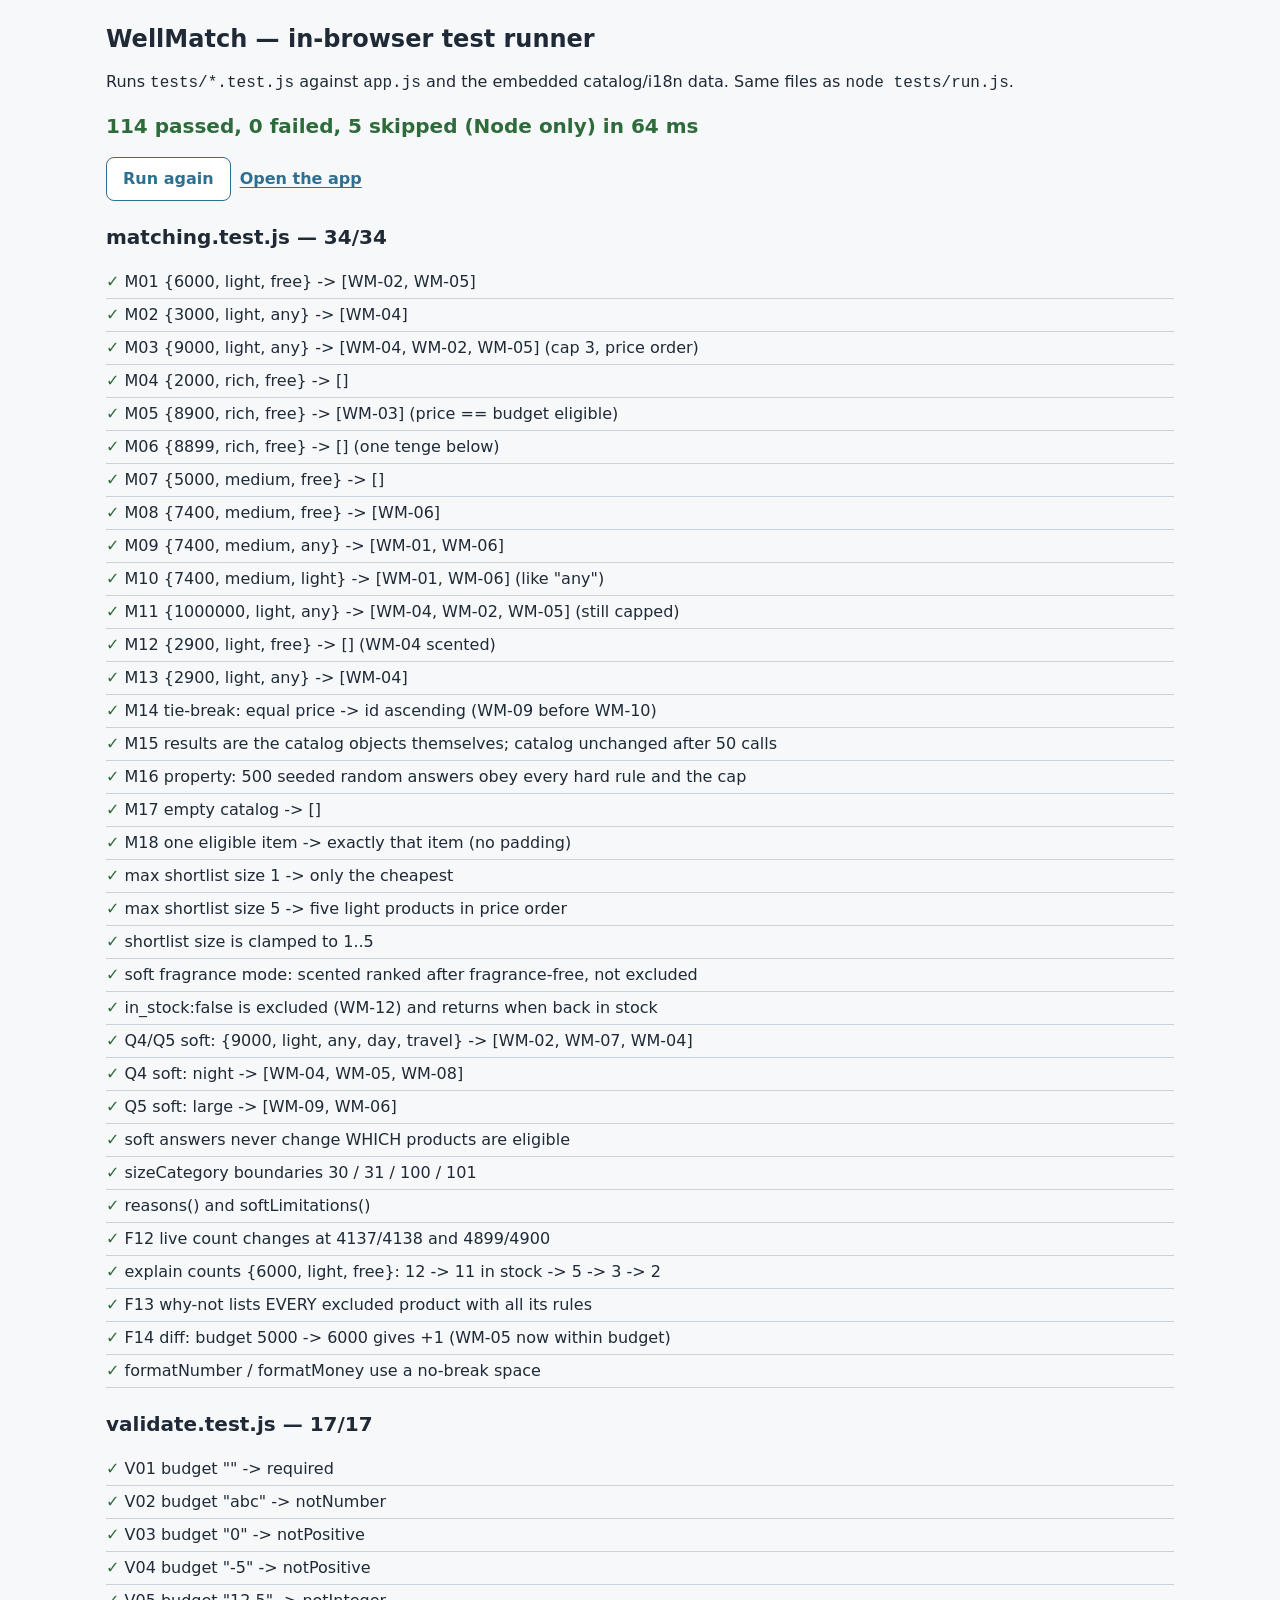
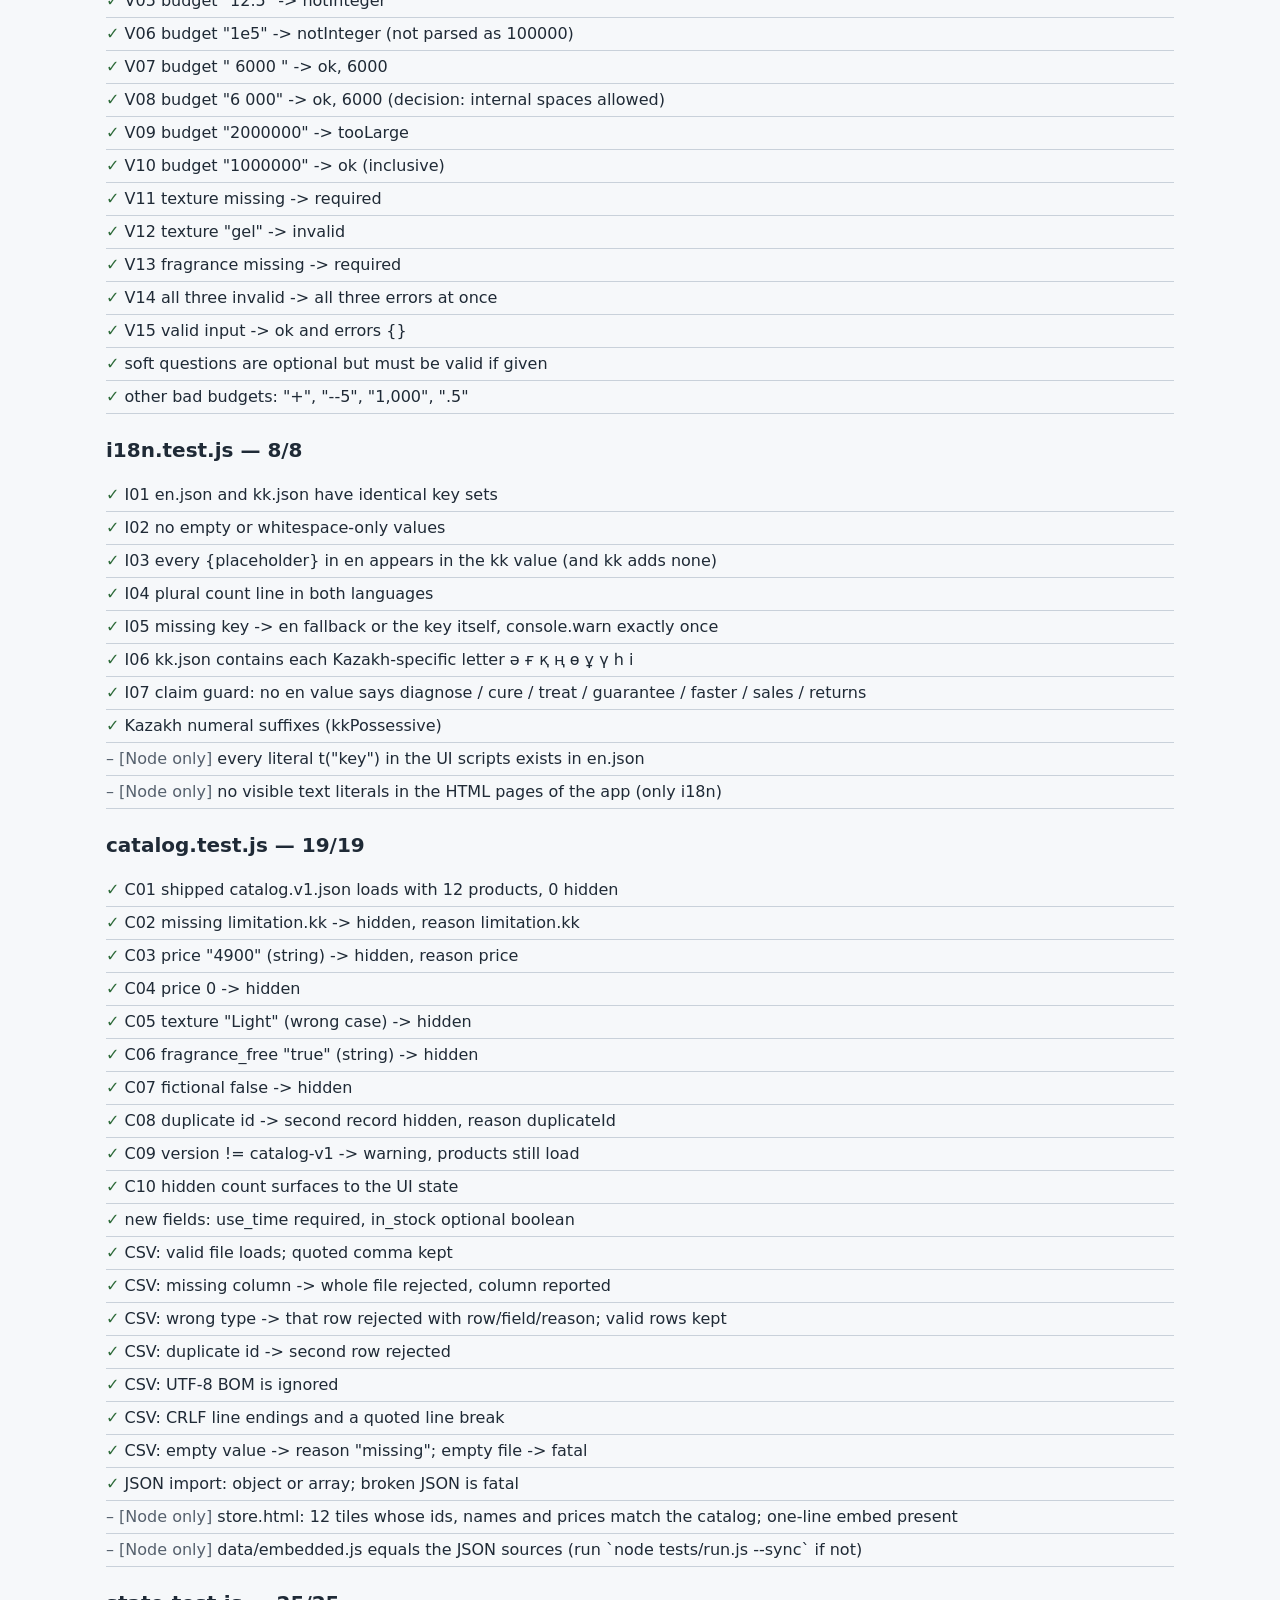
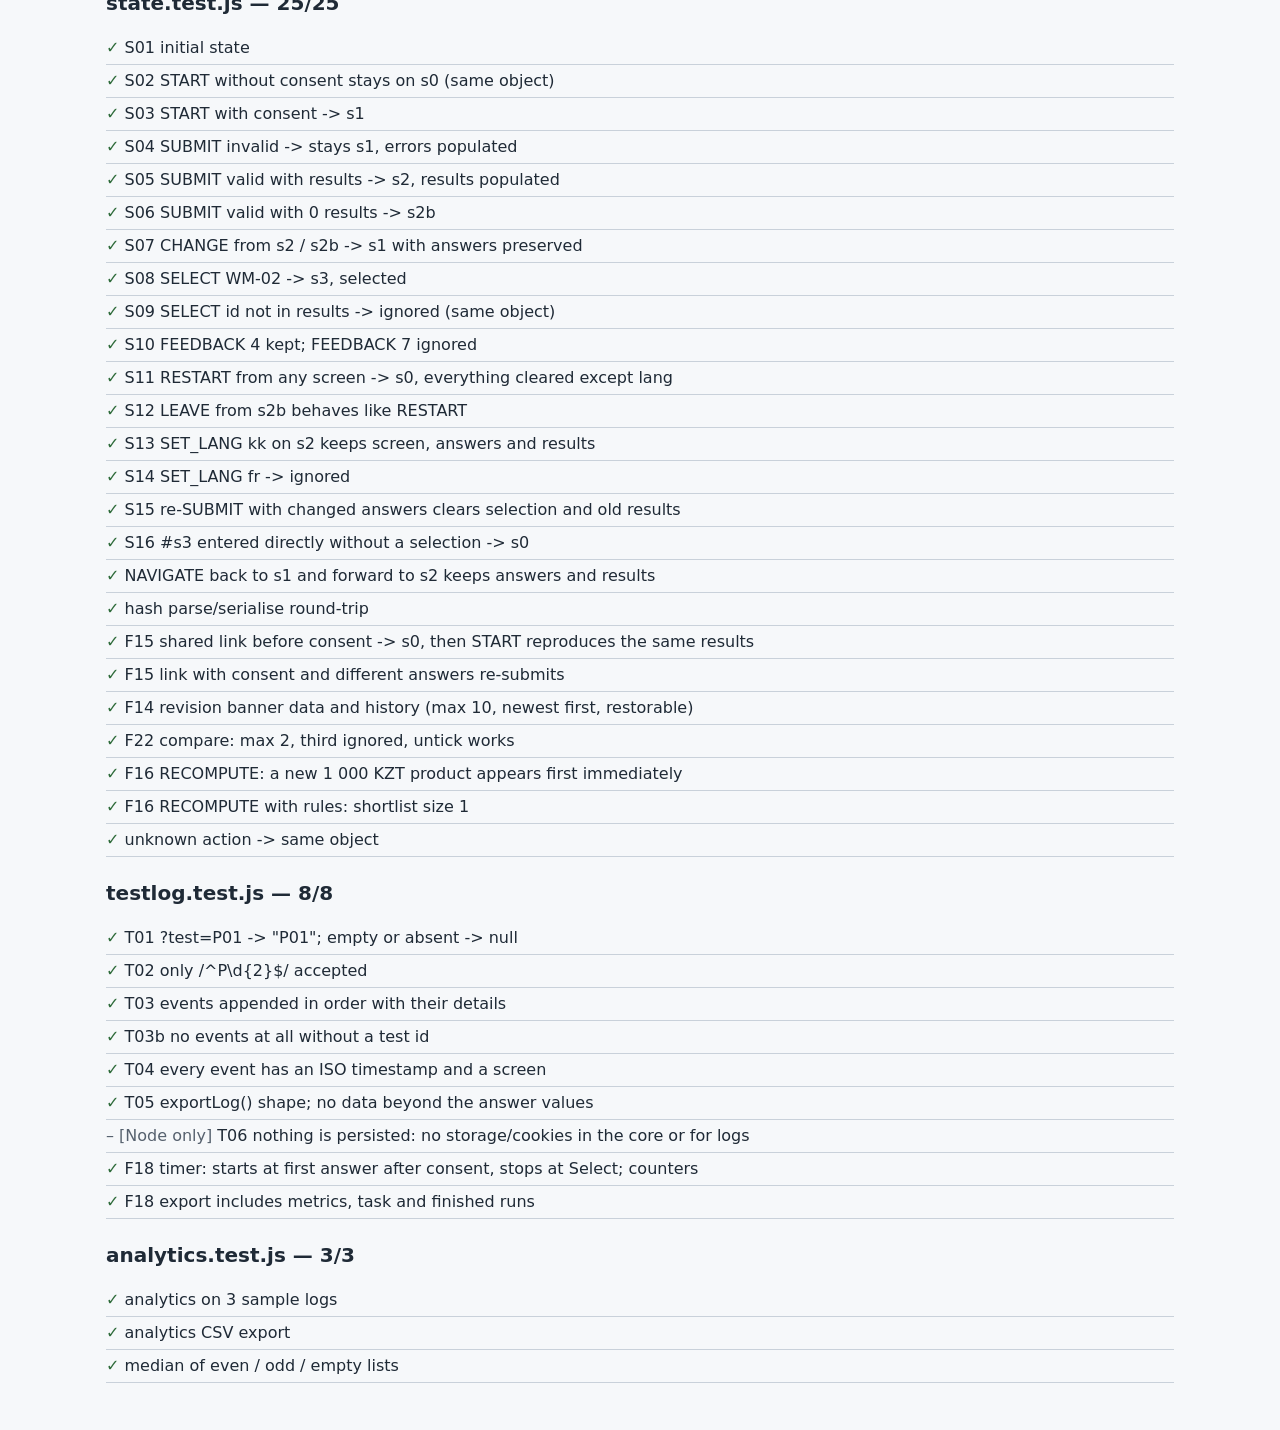
==== tests.html @ d6b220fb "test" ====
<!doctype html>
<html lang="en">
<head>
  <meta charset="utf-8">
  <meta name="viewport" content="width=device-width, initial-scale=1">
  <title>WellMatch tests (in-browser)</title>
  <link rel="icon" href="data:,">
  <link rel="stylesheet" href="styles.css">
  <link rel="stylesheet" href="pages.css">
</head>
<!-- F20 — developer/examiner tool (English only). Runs the SAME test files as `node tests/run.js`.
     Cases that need the file system (test.node) are shown as skipped here. -->
<body class="wm-body">
  <div class="wm">
    <main class="pg-wrap pg-main">
      <h1>WellMatch — in-browser test runner</h1>
      <p>Runs <code>tests/*.test.js</code> against <code>app.js</code> and the embedded catalog/i18n data. Same files as <code>node tests/run.js</code>.</p>
      <p class="tr-summary" id="tr-summary" role="status">Running…</p>
      <p><button type="button" class="wm-btn wm-btn-secondary" id="tr-rerun">Run again</button> <a class="wm-link" href="index.html">Open the app</a></p>
      <div id="tr-results"></div>
    </main>
  </div>
  <script src="data/embedded.js"></script>
  <script src="app.js"></script>
  <script src="tests/harness.js"></script>
  <script src="tests/matching.test.js"></script>
  <script src="tests/validate.test.js"></script>
  <script src="tests/i18n.test.js"></script>
  <script src="tests/catalog.test.js"></script>
  <script src="tests/state.test.js"></script>
  <script src="tests/testlog.test.js"></script>
  <script src="tests/analytics.test.js"></script>
  <script>
    (function () {
      'use strict';
      function el(tag, cls, text) { const n = document.createElement(tag); if (cls) n.className = cls; if (text != null) n.textContent = text; return n; }
      function run() {
        const t0 = performance.now();
        const results = WMTest.runAll({ core: WellMatchCore, data: WELLMATCH_EMBEDDED, node: false });
        const ms = Math.round(performance.now() - t0);
        const box = document.getElementById('tr-results');
        box.replaceChildren();
        const files = [...new Set(results.map(r => r.file))];
        for (const f of files) {
          const sec = el('section', 'tr-file');
          const rs = results.filter(r => r.file === f);
          sec.append(el('h2', null, f + ' — ' + rs.filter(r => r.status === 'pass').length + '/' + rs.filter(r => r.status !== 'skip').length));
          const ul = el('ul');
          for (const r of rs) {
            const li = el('li');
            const mark = r.status === 'pass' ? '✓ ' : r.status === 'fail' ? '✗ ' : '– ';
            li.append(el('span', 'tr-' + r.status, mark + (r.status === 'skip' ? '[Node only] ' : '')), document.createTextNode(r.name));
            if (r.message) li.append(el('span', 'tr-msg', r.message));
            ul.append(li);
          }
          sec.append(ul);
          box.append(sec);
        }
        const c = s => results.filter(r => r.status === s).length;
        const sum = document.getElementById('tr-summary');
        sum.textContent = c('pass') + ' passed, ' + c('fail') + ' failed, ' + c('skip') + ' skipped (Node only) in ' + ms + ' ms';
        sum.className = 'tr-summary ' + (c('fail') ? 'tr-fail' : 'tr-pass');
        document.title = (c('fail') ? '✗ ' : '✓ ') + 'WellMatch tests';
      }
      document.getElementById('tr-rerun').addEventListener('click', run);
      run();
    })();
  </script>
</body>
</html>
---- styles.css ----
/* WellMatch v1.0 — widget + page styles. Everything is scoped under .wm so the widget can be embedded in any shop page. */

:root {
  --wm-ink: #1F2A36;
  --wm-muted: #6B7785;      /* borders / non-text UI (≥ 3:1 on white) */
  --wm-muted-ink: #56616E;  /* small secondary TEXT (5.9:1); #6B7785 is only ~4.0:1 on --wm-bg */
  --wm-accent: #2F6F8F;
  --wm-accent-dark: #245970;
  --wm-accent-soft: #E6F0F5;
  --wm-bg: #F6F8FA;
  --wm-surface: #FFFFFF;
  --wm-line: #C9D1DA;
  --wm-reason: #2E6B3A;
  --wm-reason-bg: #EEF6EF;
  --wm-warn: #8A5A00;
  --wm-warn-bg: #FFF4E5;
  --wm-error: #B3261E;
  --wm-sp-1: 8px;
  --wm-sp-2: 16px;
  --wm-sp-3: 24px;
  --wm-sp-4: 32px;
  --wm-r-control: 8px;
  --wm-r-card: 10px;
  --wm-target: 44px;
  --wm-font: system-ui, -apple-system, "Segoe UI", Roboto, "Helvetica Neue", Arial, "Noto Sans", sans-serif;
}

/* ---------- Page mode (index.html) ---------- */
body.wm-body { margin: 0; background: var(--wm-bg); -webkit-text-size-adjust: 100%; }

.wm, .wm *, .wm *::before, .wm *::after { box-sizing: border-box; }
.wm [hidden] { display: none !important; }
.wm {
  color: var(--wm-ink);
  font: 16px/1.5 var(--wm-font);
  overflow-wrap: break-word;
  text-align: left;
}
.wm-page { min-height: 100vh; display: flex; flex-direction: column; background: var(--wm-bg); }
.wm-page > .wm-app { flex: 1; display: flex; flex-direction: column; }

.wm-wrap { width: 100%; max-width: 640px; margin: 0 auto; padding: 0 var(--wm-sp-2); }
.wm h1, .wm h2, .wm h3 { line-height: 1.25; margin: 0 0 var(--wm-sp-2); color: var(--wm-ink); }
.wm h1 { font-size: 1.5rem; }
.wm h2 { font-size: 1.25rem; }
.wm h3 { font-size: 1.0625rem; }
.wm .wm-card h2, .wm .wm-card h3 { font-size: 1.0625rem; margin-bottom: 4px; }
.wm p { margin: 0 0 var(--wm-sp-2); }
.wm [data-wm-heading]:focus, .wm main:focus { outline: none; }
.wm :focus-visible { outline: 2px solid var(--wm-accent); outline-offset: 2px; }

.wm-vh {
  position: absolute !important; width: 1px; height: 1px; padding: 0; margin: -1px;
  overflow: hidden; clip: rect(0 0 0 0); white-space: nowrap; border: 0;
}

/* ---------- Header ---------- */
.wm-header { background: var(--wm-surface); border-bottom: 1px solid var(--wm-line); }
.wm-bar { display: flex; align-items: center; justify-content: space-between; gap: var(--wm-sp-1); min-height: 56px; flex-wrap: wrap; }
.wm-bar-end { display: flex; align-items: center; gap: var(--wm-sp-1); }
.wm-brand { font-weight: 700; font-size: 1.125rem; }
.wm-lang { display: inline-flex; border: 1px solid var(--wm-muted); border-radius: var(--wm-r-control); overflow: hidden; }
.wm-lang-btn {
  min-width: var(--wm-target); min-height: var(--wm-target); padding: 0 var(--wm-sp-1);
  border: 0; background: var(--wm-surface); color: var(--wm-accent); font: inherit; font-weight: 600; cursor: pointer;
}
.wm-lang-btn + .wm-lang-btn { border-left: 1px solid var(--wm-muted); }
.wm-lang-btn[aria-pressed="true"] { background: var(--wm-accent); color: #fff; }
.wm-lang-btn:focus-visible { outline-offset: -4px; outline-color: var(--wm-ink); }
.wm-lang-btn[aria-pressed="true"]:focus-visible { outline-color: #fff; }

.wm-testbar { background: var(--wm-accent-soft); border-top: 1px dashed var(--wm-accent); }
.wm-testbar-inner { display: flex; flex-wrap: wrap; align-items: center; gap: var(--wm-sp-1) var(--wm-sp-2); padding-top: var(--wm-sp-1); padding-bottom: var(--wm-sp-1); }
.wm-test-label { font-weight: 700; }
.wm-test-metrics { font-size: 0.875rem; font-variant-numeric: tabular-nums; }
.wm-test-task { display: inline-flex; align-items: center; gap: 6px; font-size: 0.9375rem; }
.wm-test-task select { min-height: var(--wm-target); font: inherit; border: 1px solid var(--wm-muted); border-radius: var(--wm-r-control); padding: 0 8px; background: var(--wm-surface); color: var(--wm-ink); }

.wm-notice { margin: var(--wm-sp-2) 0 0; padding: var(--wm-sp-1) var(--wm-sp-2); font-size: 0.875rem; color: var(--wm-warn); background: var(--wm-warn-bg); border-radius: var(--wm-r-control); }

/* ---------- Main ---------- */
.wm-main { flex: 1; padding-top: var(--wm-sp-3); padding-bottom: var(--wm-sp-4); }
.wm-progress { margin-bottom: var(--wm-sp-3); }
.wm-progress-text { margin: 0 0 var(--wm-sp-1) !important; font-size: 0.875rem; color: var(--wm-muted-ink); }
.wm-progress-track { height: 4px; background: var(--wm-line); border-radius: 2px; overflow: hidden; }
.wm-progress-fill { height: 100%; background: var(--wm-accent); }
.wm-lead { font-size: 1.0625rem; }
.wm-list { margin: 0 0 var(--wm-sp-3); padding-left: 1.25em; }
.wm-list li { margin-bottom: var(--wm-sp-1); }
.wm-test-note { padding: var(--wm-sp-1) var(--wm-sp-2); background: var(--wm-accent-soft); border-radius: var(--wm-r-control); font-size: 0.9375rem; }

/* ---------- Buttons & links ---------- */
.wm-btn {
  display: inline-flex; align-items: center; justify-content: center;
  min-height: var(--wm-target); min-width: var(--wm-target); padding: 10px var(--wm-sp-2);
  border: 1px solid transparent; border-radius: var(--wm-r-control);
  font: inherit; font-weight: 600; line-height: 1.25; text-align: center; cursor: pointer;
  transition: background-color 0.15s ease, border-color 0.15s ease;
}
.wm-btn-primary { background: var(--wm-accent); color: #fff; }
.wm-btn-primary:hover { background: var(--wm-accent-dark); }
.wm-btn-primary:disabled { background: #E3E8ED; color: var(--wm-muted-ink); border-color: var(--wm-line); cursor: not-allowed; }
.wm-btn-secondary { background: var(--wm-surface); color: var(--wm-accent); border-color: var(--wm-accent); }
.wm-btn-secondary:hover { background: var(--wm-accent-soft); }
.wm-btn-small { padding: 6px 12px; font-size: 0.9375rem; }
.wm-link {
  display: inline-flex; align-items: center; min-height: var(--wm-target); padding: 0 4px;
  border: 0; background: none; color: var(--wm-accent); font: inherit; font-weight: 600;
  text-decoration: underline; text-underline-offset: 3px; cursor: pointer; text-align: left;
}
.wm-link:hover { color: var(--wm-accent-dark); }
.wm-actions { display: flex; flex-wrap: wrap; gap: var(--wm-sp-1); margin-top: var(--wm-sp-3); }
.wm-actions .wm-btn { flex: 1 1 auto; }
.wm-scope-row { margin-top: var(--wm-sp-2); }

/* ---------- Consent ---------- */
.wm-check {
  display: flex; align-items: center; gap: 12px; min-height: var(--wm-target);
  padding: 12px var(--wm-sp-2); background: var(--wm-surface);
  border: 1px solid var(--wm-muted); border-radius: var(--wm-r-card); font-weight: 600; cursor: pointer;
}
.wm-check:hover { background: var(--wm-accent-soft); }
.wm-check input { flex: none; width: 24px; height: 24px; margin: 0; accent-color: var(--wm-accent); cursor: pointer; }

/* ---------- Form ---------- */
.wm-field { margin: 0 0 var(--wm-sp-3); padding: 0; border: 0; min-width: 0; }
.wm-field > label, .wm-field > legend { display: block; font-weight: 600; margin-bottom: 4px; padding: 0; }
.wm-hint { margin: 0 0 var(--wm-sp-1) !important; font-size: 0.9375rem; color: var(--wm-muted-ink); }
.wm-input {
  display: block; width: 100%; max-width: 16rem; min-height: var(--wm-target); padding: 8px 12px;
  border: 1px solid var(--wm-muted); border-radius: var(--wm-r-control);
  background: var(--wm-surface); color: var(--wm-ink); font: inherit; font-size: 1rem;
}
.wm-input[aria-invalid="true"] { border: 2px solid var(--wm-error); }
.wm-choices { display: flex; flex-direction: column; gap: var(--wm-sp-1); }
.wm-choice { position: relative; flex: 1 1 0; min-width: 0; }
.wm-choice input { position: absolute; inset: 0; width: 100%; height: 100%; margin: 0; opacity: 0; pointer-events: none; }
.wm-choice label {
  display: flex; align-items: center; justify-content: center; min-height: var(--wm-target); height: 100%;
  padding: 10px 12px; border: 1px solid var(--wm-muted); border-radius: var(--wm-r-control);
  background: var(--wm-surface); text-align: center; cursor: pointer; transition: background-color 0.15s ease;
}
.wm-choice label:hover { background: var(--wm-accent-soft); }
.wm-choice input:checked + label { background: var(--wm-accent); border-color: var(--wm-accent); color: #fff; font-weight: 600; }
.wm-choice input:checked + label::before { content: "\2713"; margin-right: 6px; }
.wm-choice input:focus-visible + label { outline: 2px solid var(--wm-accent); outline-offset: 2px; }
.wm-field.wm-invalid .wm-choice label { border-color: var(--wm-error); }
.wm-error { margin: var(--wm-sp-1) 0 0 !important; color: var(--wm-error); font-weight: 600; font-size: 0.9375rem; }
.wm-soft { border-top: 1px solid var(--wm-line); padding-top: var(--wm-sp-3); margin-top: var(--wm-sp-1); }
.wm-live-count {
  padding: var(--wm-sp-1) var(--wm-sp-2); background: var(--wm-accent-soft); border-radius: var(--wm-r-control);
  font-weight: 600; font-variant-numeric: tabular-nums;
}
@media (min-width: 520px) {
  .wm-page .wm-choices, .wm-inline .wm-choices { flex-direction: row; }
  .wm-page .wm-choices-4, .wm-inline .wm-choices-4 { display: grid; grid-template-columns: 1fr 1fr; }
}

/* ---------- Results ---------- */
.wm-summary {
  display: flex; flex-wrap: wrap; align-items: center; gap: 4px var(--wm-sp-1);
  padding: var(--wm-sp-1) var(--wm-sp-2); margin-bottom: var(--wm-sp-2);
  background: var(--wm-surface); border: 1px solid var(--wm-line); border-radius: var(--wm-r-card);
}
.wm-summary-label { color: var(--wm-muted-ink); font-size: 0.9375rem; }
.wm-chip { font-weight: 600; }
.wm-count { font-weight: 600; }
.wm-count-sub { font-weight: 400; color: var(--wm-muted-ink); }
.wm-revision {
  padding: var(--wm-sp-1) var(--wm-sp-2); margin-bottom: var(--wm-sp-2);
  background: var(--wm-accent-soft); border-left: 4px solid var(--wm-accent); border-radius: var(--wm-r-control);
}
.wm-cards { list-style: none; margin: 0 0 var(--wm-sp-2); padding: 0; display: grid; gap: var(--wm-sp-2); }
.wm-card {
  display: grid; grid-template-columns: 64px minmax(0, 1fr); gap: var(--wm-sp-2); padding: var(--wm-sp-2);
  background: var(--wm-surface); border: 1px solid var(--wm-line); border-radius: var(--wm-r-card);
}
.wm-ph { width: 64px; height: 80px; border-radius: var(--wm-r-control); background: var(--wm-accent-soft); position: relative; }
.wm-ph::before { content: ""; position: absolute; left: 20px; top: 14px; width: 24px; height: 50px; border: 2px solid var(--wm-muted); border-radius: 6px 6px 3px 3px; }
.wm-ph::after { content: ""; position: absolute; left: 26px; top: 8px; width: 12px; height: 8px; background: var(--wm-muted); border-radius: 2px; }
.wm-meta { color: var(--wm-muted-ink); margin-bottom: var(--wm-sp-1) !important; }
.wm-price { color: var(--wm-ink); font-weight: 700; }
.wm-why, .wm-limit { margin: 0 0 var(--wm-sp-1) !important; padding: 4px var(--wm-sp-1); border-radius: 6px; font-size: 0.9375rem; }
.wm-why { color: var(--wm-reason); background: var(--wm-reason-bg); }
.wm-limit { color: var(--wm-warn); background: var(--wm-warn-bg); }
.wm-card-actions { display: flex; flex-wrap: wrap; align-items: center; gap: var(--wm-sp-1); margin-top: var(--wm-sp-1); }
.wm-compare-check { display: inline-flex; align-items: center; gap: 8px; min-height: var(--wm-target); padding: 0 8px; cursor: pointer; font-weight: 600; color: var(--wm-accent); }
.wm-compare-check input { width: 20px; height: 20px; margin: 0; accent-color: var(--wm-accent); }
.wm-compare-check:has(input:disabled) { color: var(--wm-muted-ink); cursor: not-allowed; }

.wm-table-wrap { overflow-x: auto; margin-bottom: var(--wm-sp-2); }
.wm-compare-table { width: 100%; border-collapse: collapse; background: var(--wm-surface); font-size: 0.9375rem; }
.wm-compare-table caption { text-align: left; font-weight: 700; padding-bottom: var(--wm-sp-1); }
.wm-compare-table th, .wm-compare-table td { border: 1px solid var(--wm-line); padding: 8px; vertical-align: top; text-align: left; }
.wm-compare-table thead th { background: var(--wm-bg); }
.wm-compare-table tr.wm-diff td { background: var(--wm-warn-bg); font-weight: 600; }
.wm-differs { display: inline-block; margin-left: 6px; padding: 0 6px; border-radius: 4px; background: var(--wm-warn-bg); color: var(--wm-warn); font-size: 0.8125rem; font-weight: 600; }

.wm-details { margin-bottom: var(--wm-sp-2); background: var(--wm-surface); border: 1px solid var(--wm-line); border-radius: var(--wm-r-card); }
.wm-details summary { display: flex; align-items: center; min-height: var(--wm-target); padding: 0 var(--wm-sp-2); color: var(--wm-accent); font-weight: 600; cursor: pointer; border-radius: var(--wm-r-card); }
.wm-details ol, .wm-details ul { margin: 0; padding: 0 var(--wm-sp-2) var(--wm-sp-2) calc(var(--wm-sp-2) + 1.25em); }
.wm-details li { margin-bottom: 4px; }
.wm-details .wm-hint { padding: 0 var(--wm-sp-2); }
.wm-details ul.wm-history-list { list-style: none; padding-left: var(--wm-sp-2); }
.wm-history-list .wm-link[aria-current="true"] { color: var(--wm-ink); text-decoration: none; }
.wm-history-list .wm-link[aria-current="true"]::before { content: "\2713\00a0"; }
.wm-note { font-size: 0.9375rem; color: var(--wm-muted-ink); }
.wm-panel-warn { padding: var(--wm-sp-2); margin-bottom: var(--wm-sp-2); background: var(--wm-warn-bg); color: var(--wm-warn); border-left: 4px solid var(--wm-warn); border-radius: var(--wm-r-control); }
.wm-panel-warn p:last-child { margin-bottom: 0; }
.wm-strong { font-weight: 600; }

/* ---------- Selected ---------- */
.wm-disclaimer { padding: var(--wm-sp-2); background: var(--wm-surface); border: 1px solid var(--wm-line); border-radius: var(--wm-r-card); }
.wm-rating { margin-top: var(--wm-sp-3); }
.wm-rating-label { font-weight: 600; margin-bottom: 4px !important; }
.wm-rating-buttons { display: flex; flex-wrap: wrap; gap: var(--wm-sp-1); }
.wm-rating-buttons .wm-btn { min-width: 48px; }
.wm-rating-buttons .wm-btn[aria-pressed="true"] { background: var(--wm-accent); color: #fff; }
.wm-rating-status { margin-top: var(--wm-sp-1) !important; color: var(--wm-reason); font-weight: 600; min-height: 1.5em; }

/* ---------- Footer ---------- */
.wm-footer { border-top: 1px solid var(--wm-line); background: var(--wm-surface); font-size: 0.875rem; color: var(--wm-muted-ink); padding: var(--wm-sp-2) 0; }
.wm-footer p { margin: 0 0 4px; }
.wm-footer a { color: var(--wm-accent); display: inline-flex; align-items: center; min-height: var(--wm-target); font-weight: 600; }

/* ---------- Dialog ---------- */
.wm-dialog-backdrop { position: fixed; inset: 0; z-index: 2147483001; display: flex; align-items: center; justify-content: center; padding: var(--wm-sp-2); background: rgba(31, 42, 54, 0.6); }
.wm-dialog { width: 100%; max-width: 480px; max-height: calc(100vh - 32px); overflow-y: auto; padding: var(--wm-sp-3); background: var(--wm-surface); border-radius: var(--wm-r-card); box-shadow: 0 8px 32px rgba(31, 42, 54, 0.25); }
.wm-dialog .wm-lang { float: right; margin: 0 0 var(--wm-sp-1) var(--wm-sp-1); }

/* ---------- Floating widget (store embed) ---------- */
.wm-launch {
  position: fixed; right: 16px; bottom: 16px; z-index: 2147483000;
  min-height: 52px; padding: 12px 20px; border: 0; border-radius: 26px;
  background: var(--wm-accent); color: #fff; font: 600 16px/1.2 var(--wm-font);
  box-shadow: 0 4px 16px rgba(31, 42, 54, 0.3); cursor: pointer;
}
.wm-launch:hover { background: var(--wm-accent-dark); }
.wm-launch:focus-visible { outline: 3px solid var(--wm-ink); outline-offset: 3px; }
.wm-panel {
  position: fixed; z-index: 2147483000; right: 16px; bottom: 16px; top: 16px;
  width: min(440px, calc(100vw - 32px)); display: flex; flex-direction: column;
  background: var(--wm-bg); border-radius: var(--wm-r-card); box-shadow: 0 8px 40px rgba(31, 42, 54, 0.35); overflow: hidden;
}
.wm-panel > .wm-app { flex: 1; overflow-y: auto; display: flex; flex-direction: column; }
.wm-floating .wm-wrap { max-width: none; }
.wm-floating .wm-main { padding-top: var(--wm-sp-2); }
@media (max-width: 480px) { .wm-panel { inset: 0; width: 100vw; border-radius: 0; } }
.wm-inline { border: 1px solid var(--wm-line); border-radius: var(--wm-r-card); background: var(--wm-bg); overflow: hidden; }

/* Host page tile highlighted after "Select" (lives in the shop page, outside .wm). */
.wm-highlight { outline: 3px solid var(--wm-accent) !important; outline-offset: 4px; box-shadow: 0 0 0 8px var(--wm-accent-soft) !important; }

/* ---------- Print: one clean results sheet (Ctrl+P on S2) ---------- */
.wm-print-only { display: none; }
@media print {
  body.wm-body { background: #fff; }
  .wm-header, .wm-testbar, .wm-notice, .wm-actions, .wm-scope-row, .wm-card-actions, .wm-details, .wm-launch,
  .wm-progress, .wm-footer, .wm-dialog-backdrop, .wm-summary .wm-link, .wm-table-wrap, .wm-compare-hint { display: none !important; }
  .wm-print-only { display: block; }
  .wm, .wm-page { background: #fff; min-height: 0; }
  .wm-main { padding: 0; }
  .wm-card { break-inside: avoid; border-color: #999; }
  .wm-ph { display: none; }
  .wm-card { grid-template-columns: 1fr; }
}

/* ---------- Motion ---------- */
@media (prefers-reduced-motion: reduce) {
  .wm *, .wm *::before, .wm *::after, .wm-launch, .wm-highlight { transition: none !important; animation: none !important; scroll-behavior: auto !important; }
}
---- pages.css ----
/* Styles for the extra pages: retailer view (admin.html), analytics.html, store.html, tests.html.
   Uses the --wm-* tokens from styles.css. */

.pg-wrap { width: 100%; max-width: 1100px; margin: 0 auto; padding: 0 16px; }
.pg-main { padding-top: 24px; padding-bottom: 48px; }
.pg-nav { display: flex; flex-wrap: wrap; gap: 4px 16px; }
.pg-nav a { color: var(--wm-accent); font-weight: 600; display: inline-flex; align-items: center; min-height: var(--wm-target); }
.pg-section { background: var(--wm-surface); border: 1px solid var(--wm-line); border-radius: var(--wm-r-card); padding: 16px; margin-bottom: 24px; }
.pg-section > h2 { margin-top: 0; }
.pg-grid { display: grid; gap: 16px; }
@media (min-width: 900px) { .pg-grid-2 { grid-template-columns: minmax(0, 1fr) minmax(0, 440px); align-items: start; } }
.pg-row { display: flex; flex-wrap: wrap; gap: 8px 16px; align-items: flex-end; }
.pg-field { display: flex; flex-direction: column; gap: 4px; min-width: 0; }
.pg-field > label, .pg-field > legend { font-weight: 600; }
.pg-field input[type=text], .pg-field input[type=number], .pg-field select {
  min-height: var(--wm-target); padding: 6px 10px; font: inherit; color: var(--wm-ink);
  border: 1px solid var(--wm-muted); border-radius: var(--wm-r-control); background: var(--wm-surface);
}
.pg-radios { display: flex; flex-direction: column; gap: 4px; border: 0; padding: 0; margin: 0; }
.pg-radios label, .pg-check { display: inline-flex; align-items: center; gap: 8px; min-height: var(--wm-target); cursor: pointer; }
.pg-radios input, .pg-check input { width: 20px; height: 20px; margin: 0; accent-color: var(--wm-accent); }
.pg-status { min-height: 1.5em; font-weight: 600; }
.pg-status.pg-bad { color: var(--wm-error); }
.pg-status.pg-good { color: var(--wm-reason); }
.pg-file { position: relative; display: inline-flex; }
.pg-file input { position: absolute; inset: 0; opacity: 0; width: 100%; height: 100%; cursor: pointer; }
.pg-file input:focus-visible + span { outline: 2px solid var(--wm-accent); outline-offset: 2px; }
.pg-sticky-preview { position: sticky; top: 16px; }

/* Tables */
.pg-table-wrap { overflow-x: auto; border: 1px solid var(--wm-line); border-radius: var(--wm-r-control); }
.pg-table { border-collapse: collapse; width: 100%; font-size: 0.9375rem; background: var(--wm-surface); }
.pg-table th, .pg-table td { border-bottom: 1px solid var(--wm-line); padding: 6px 8px; text-align: left; vertical-align: middle; }
.pg-table thead th { background: var(--wm-bg); position: sticky; top: 0; white-space: nowrap; }
.pg-table td.pg-num, .pg-table th.pg-num { text-align: right; font-variant-numeric: tabular-nums; }
.pg-table input[type=text] { width: 100%; min-width: 7em; min-height: 40px; padding: 4px 6px; font: inherit; border: 1px solid var(--wm-muted); border-radius: 6px; color: var(--wm-ink); background: var(--wm-surface); }
.pg-table input.pg-short { min-width: 5.5em; }
.pg-table select { min-height: 40px; font: inherit; border: 1px solid var(--wm-muted); border-radius: 6px; background: var(--wm-surface); color: var(--wm-ink); }
.pg-table input[type=checkbox] { width: 22px; height: 22px; accent-color: var(--wm-accent); }
.pg-table [aria-invalid="true"] { border: 2px solid var(--wm-error) !important; }
.pg-table tr.pg-hidden-row td { background: var(--wm-warn-bg); }
.pg-ok { color: var(--wm-reason); font-weight: 600; }
.pg-warn { color: var(--wm-warn); font-weight: 600; }

/* Analytics */
.pg-drop { border: 2px dashed var(--wm-muted); border-radius: var(--wm-r-card); padding: 24px; text-align: center; background: var(--wm-surface); }
.pg-drop.pg-dragging { border-color: var(--wm-accent); background: var(--wm-accent-soft); }
.pg-metrics { display: grid; grid-template-columns: repeat(auto-fill, minmax(190px, 1fr)); gap: 12px; margin: 0; }
.pg-metric { border: 1px solid var(--wm-line); border-radius: var(--wm-r-control); padding: 12px; background: var(--wm-surface); }
.pg-metric dt { font-size: 0.875rem; color: var(--wm-muted-ink); }
.pg-metric dd { margin: 4px 0 0; font-size: 1.5rem; font-weight: 700; font-variant-numeric: tabular-nums; }
.pg-chart { position: relative; }
.pg-chart svg { display: block; width: 100%; height: auto; overflow: visible; }
.pg-chart .pg-bar:focus { outline: none; }
.pg-chart .pg-bar:focus-visible path { stroke: var(--wm-ink); stroke-width: 2; }
.pg-tooltip { position: absolute; pointer-events: none; background: var(--wm-ink); color: #fff; padding: 4px 8px; border-radius: 6px; font-size: 0.875rem; white-space: nowrap; transform: translate(-50%, -100%); }

/* Mock store (fictional retailer page; its own styles, not WellMatch's) */
.store-body { margin: 0; font: 16px/1.5 Georgia, "Times New Roman", serif; color: #2B2B2B; background: #FBFAF7; }
.store-top { background: #3D5A4A; color: #fff; }
.store-top .store-wrap { display: flex; justify-content: space-between; align-items: center; min-height: 64px; flex-wrap: wrap; gap: 8px; }
.store-logo { font-size: 1.5rem; font-weight: 700; letter-spacing: 0.02em; }
.store-wrap { max-width: 1100px; margin: 0 auto; padding: 0 16px; }
.store-banner { background: #FFF4E5; color: #6B4600; padding: 8px 0; font: 600 14px/1.4 system-ui, sans-serif; }
.store-crumbs { font: 14px system-ui, sans-serif; color: #5A5A5A; margin: 24px 0 8px; }
.store-grid { list-style: none; padding: 0; margin: 16px 0 120px; display: grid; gap: 16px; grid-template-columns: repeat(auto-fill, minmax(220px, 1fr)); }
.store-tile { background: #fff; border: 1px solid #DDD8CC; border-radius: 6px; padding: 16px; transition: box-shadow 0.2s ease; }
.store-tile h2 { font-size: 1.0625rem; margin: 12px 0 4px; }
.store-img { height: 140px; border-radius: 4px; background: linear-gradient(135deg, #EDE7DA, #F7F3EA); position: relative; }
.store-img::after { content: ""; position: absolute; left: 50%; top: 24px; width: 36px; height: 92px; margin-left: -18px; border: 2px solid #A99F88; border-radius: 10px 10px 4px 4px; }
.store-price { font: 700 1.125rem system-ui, sans-serif; margin: 4px 0; }
.store-meta { font: 14px system-ui, sans-serif; color: #5A5A5A; margin: 0; }
.store-foot { border-top: 1px solid #DDD8CC; padding: 16px 0 96px; font: 14px system-ui, sans-serif; color: #5A5A5A; }
.store-foot a { color: #2F5A44; }

/* Test runner */
.tr-pass { color: var(--wm-reason); }
.tr-fail { color: var(--wm-error); }
.tr-skip { color: var(--wm-muted-ink); }
.tr-summary { font-size: 1.25rem; font-weight: 700; }
.tr-file { margin-top: 24px; }
.tr-file ul { list-style: none; padding: 0; margin: 0; }
.tr-file li { padding: 4px 0; border-bottom: 1px solid var(--wm-line); }
.tr-msg { display: block; font: 13px/1.4 ui-monospace, Consolas, monospace; color: var(--wm-error); white-space: pre-wrap; }

@media (prefers-reduced-motion: reduce) { .store-tile { transition: none; } }
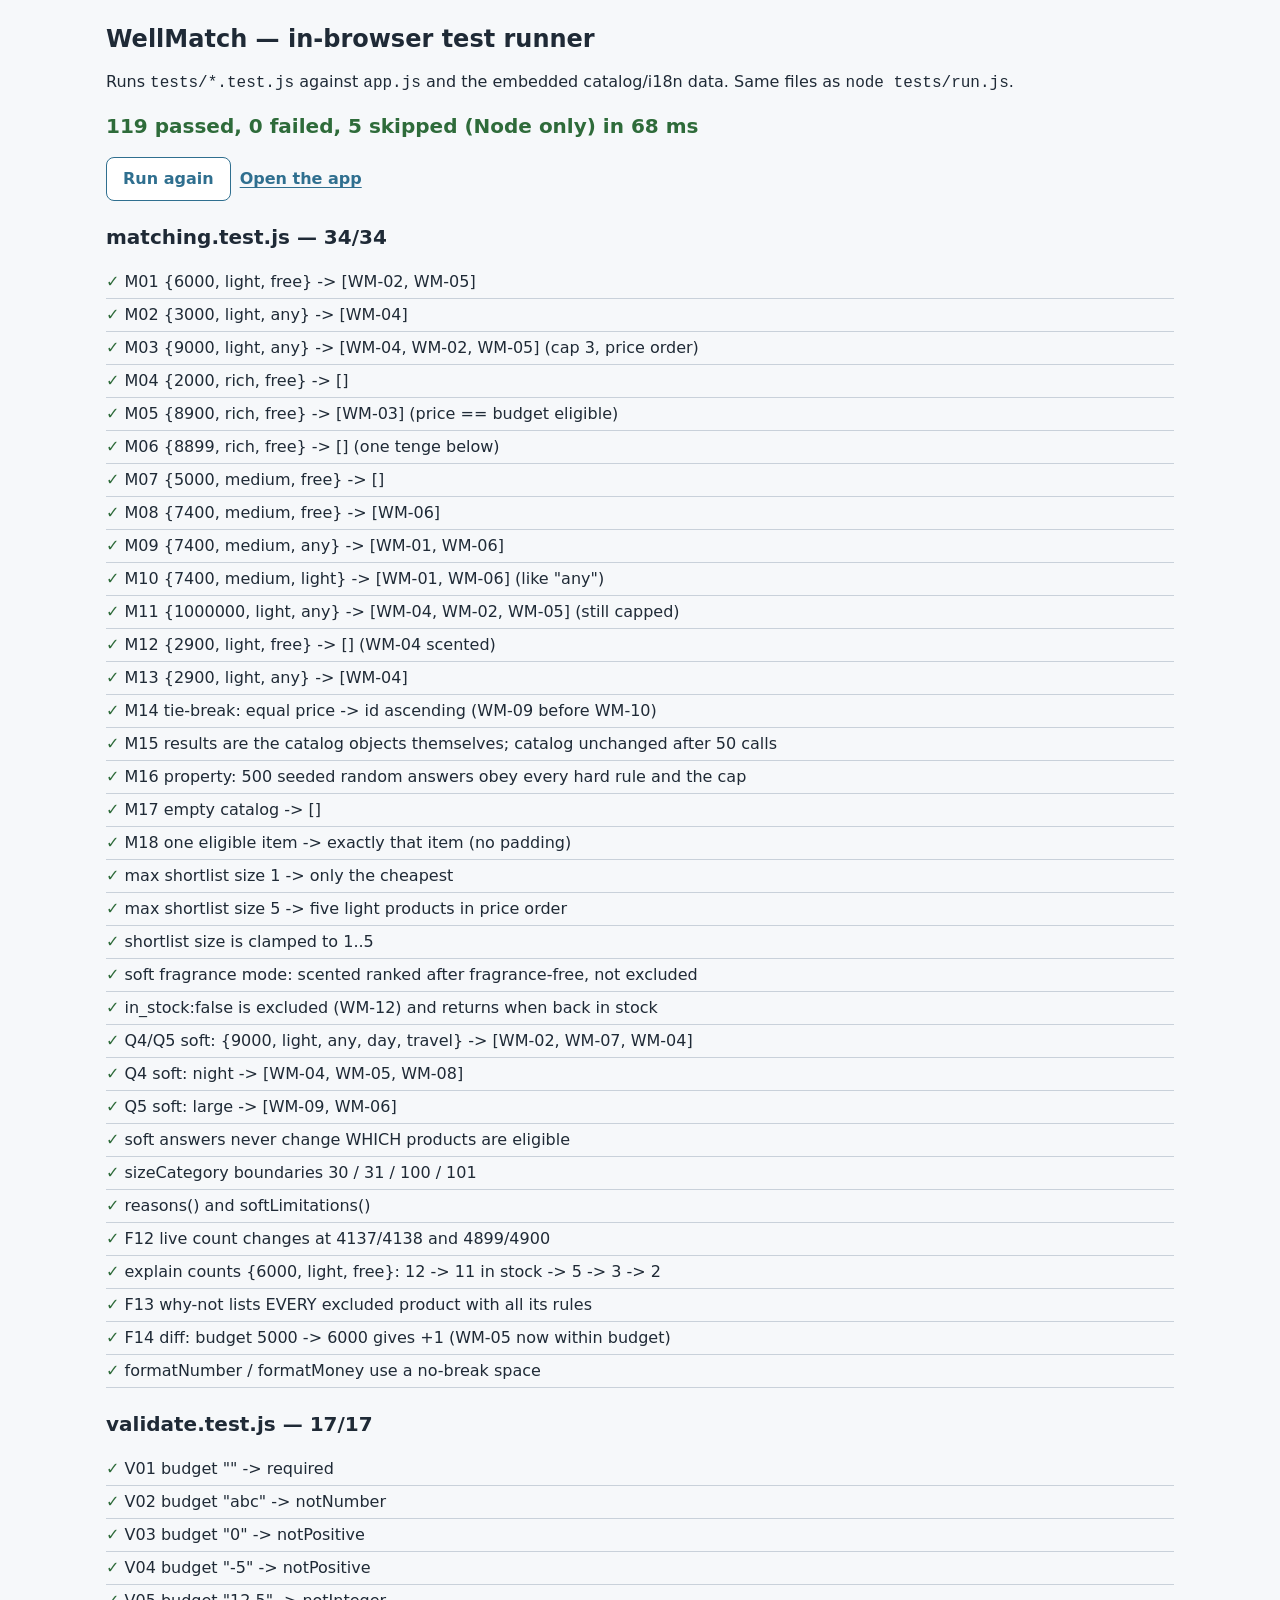
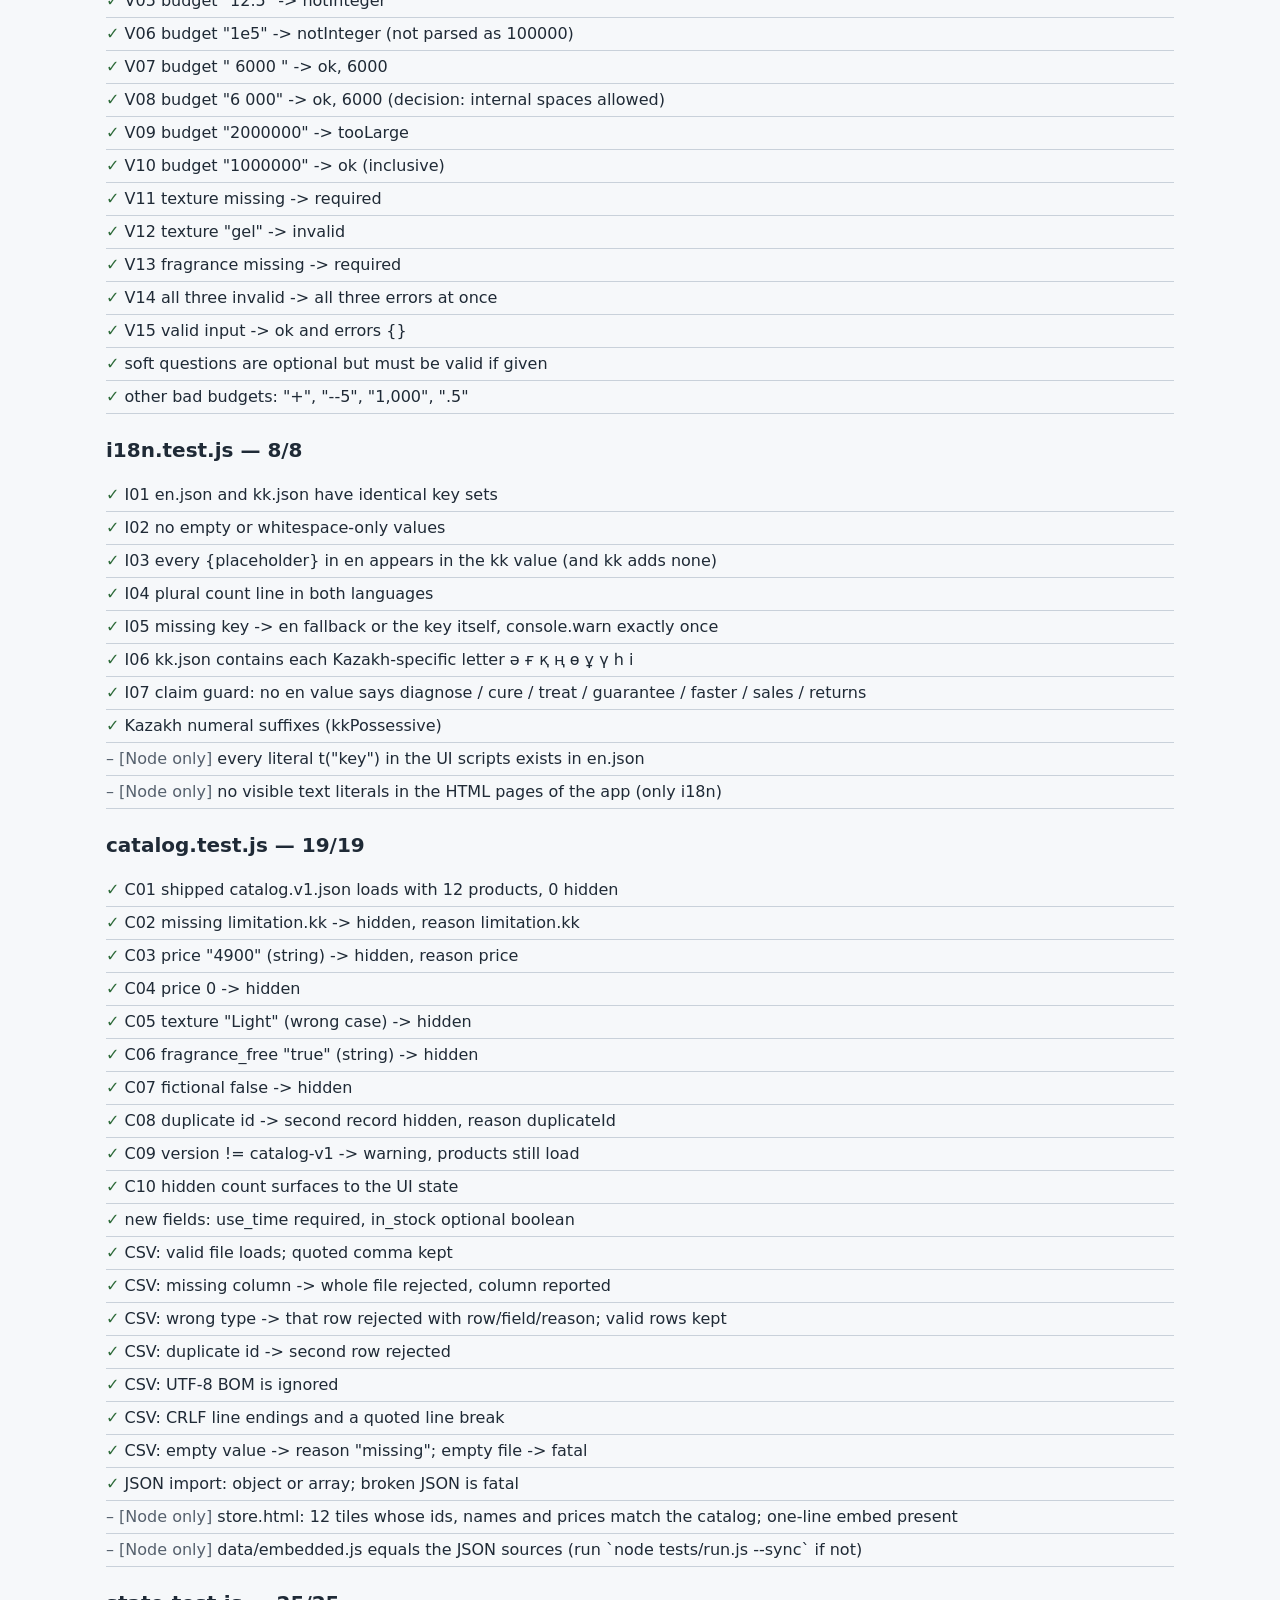
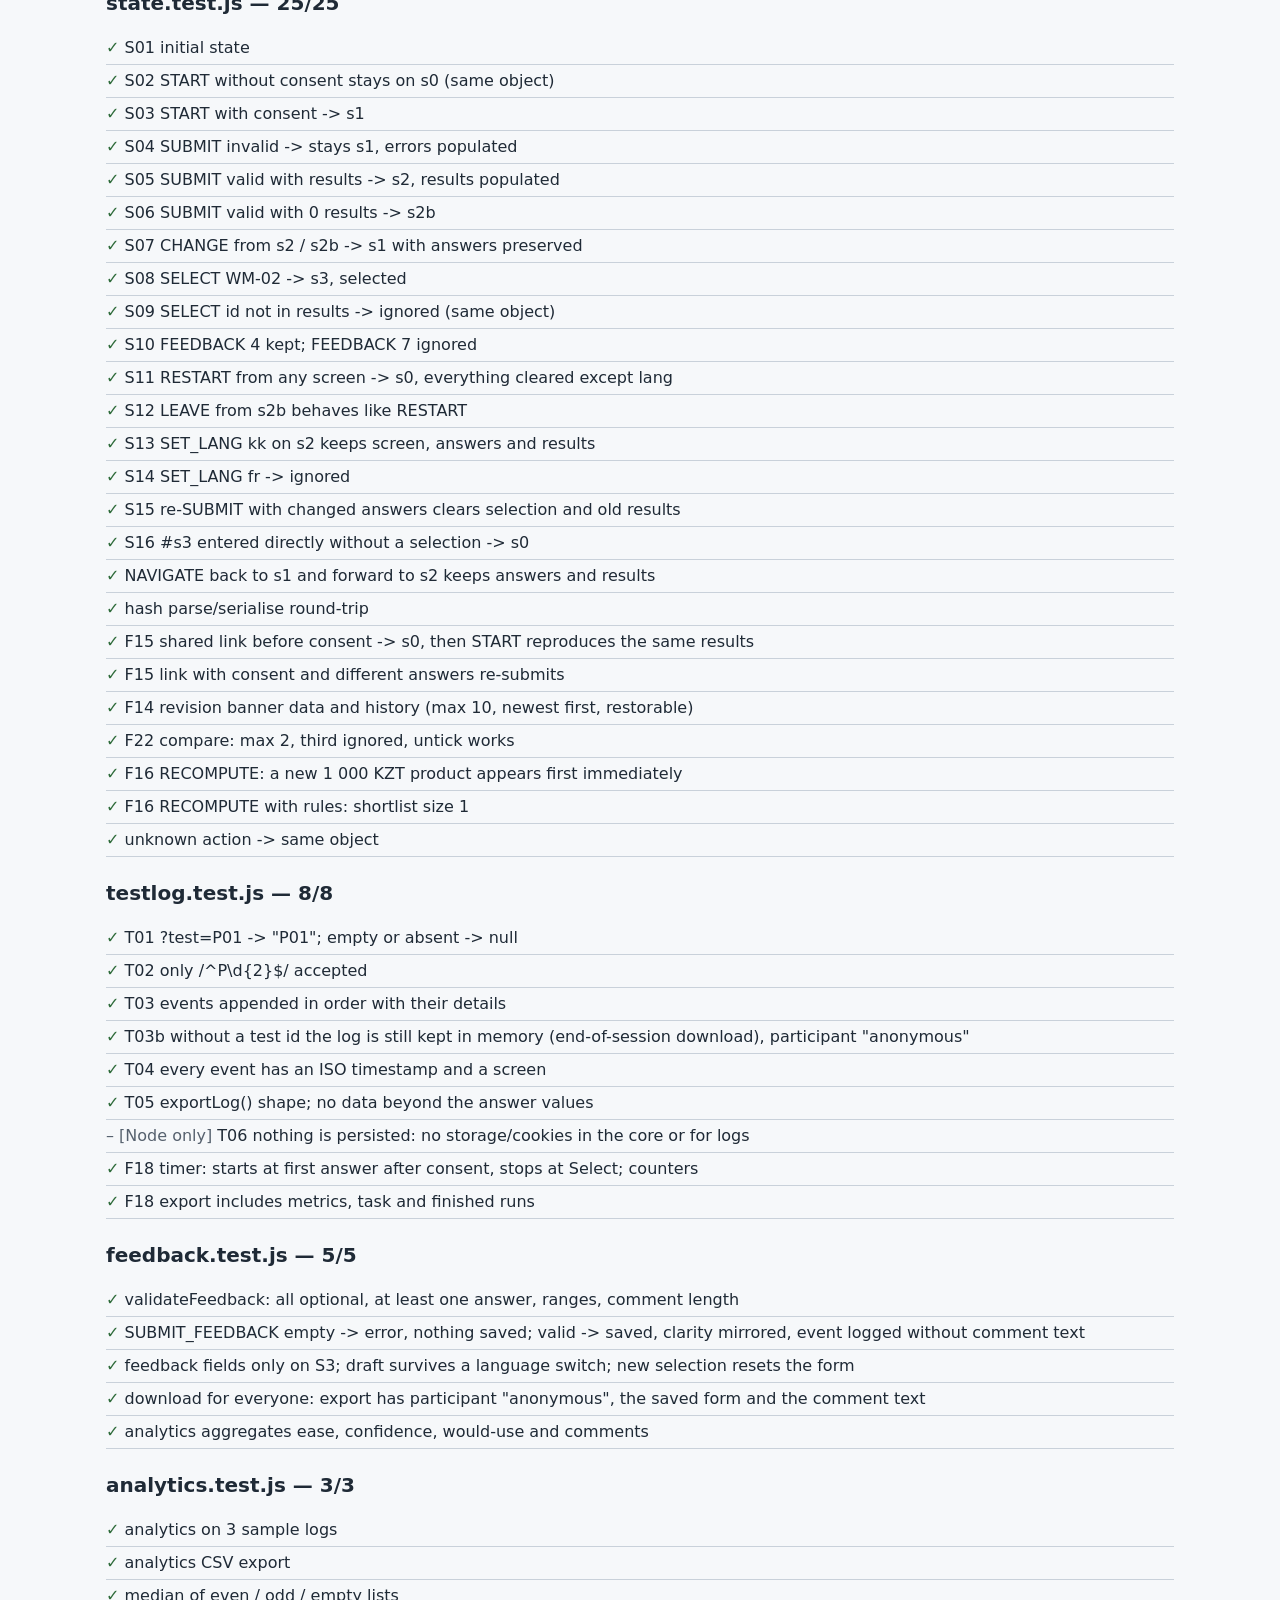
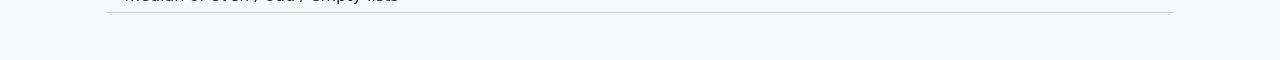
==== commit e3ada35f: "new func" ====
--- a/tests.html
+++ b/tests.html
@@ -29,6 +29,7 @@
   <script src="tests/catalog.test.js"></script>
   <script src="tests/state.test.js"></script>
   <script src="tests/testlog.test.js"></script>
+  <script src="tests/feedback.test.js"></script>
   <script src="tests/analytics.test.js"></script>
   <script>
     (function () {
--- a/styles.css
+++ b/styles.css
@@ -217,6 +217,17 @@
 .wm-rating-buttons .wm-btn { min-width: 48px; }
 .wm-rating-buttons .wm-btn[aria-pressed="true"] { background: var(--wm-accent); color: #fff; }
 .wm-rating-status { margin-top: var(--wm-sp-1) !important; color: var(--wm-reason); font-weight: 600; min-height: 1.5em; }
+.wm-rating-status:focus, .wm-error:focus { outline: none; }
+.wm-feedback, .wm-download {
+  margin-top: var(--wm-sp-3); padding: var(--wm-sp-2);
+  background: var(--wm-surface); border: 1px solid var(--wm-line); border-radius: var(--wm-r-card);
+}
+.wm-scale { display: flex; flex-wrap: wrap; gap: var(--wm-sp-1); }
+.wm-scale .wm-choice { flex: 0 0 52px; }
+.wm-textarea { max-width: none; min-height: 6em; resize: vertical; line-height: 1.4; }
+.wm-textarea[aria-invalid="true"] { border: 2px solid var(--wm-error); }
+.wm-count-hint { margin-top: 4px !important; font-variant-numeric: tabular-nums; }
+.wm-feedback > .wm-error { margin-bottom: var(--wm-sp-1) !important; }
 
 /* ---------- Footer ---------- */
 .wm-footer { border-top: 1px solid var(--wm-line); background: var(--wm-surface); font-size: 0.875rem; color: var(--wm-muted-ink); padding: var(--wm-sp-2) 0; }
